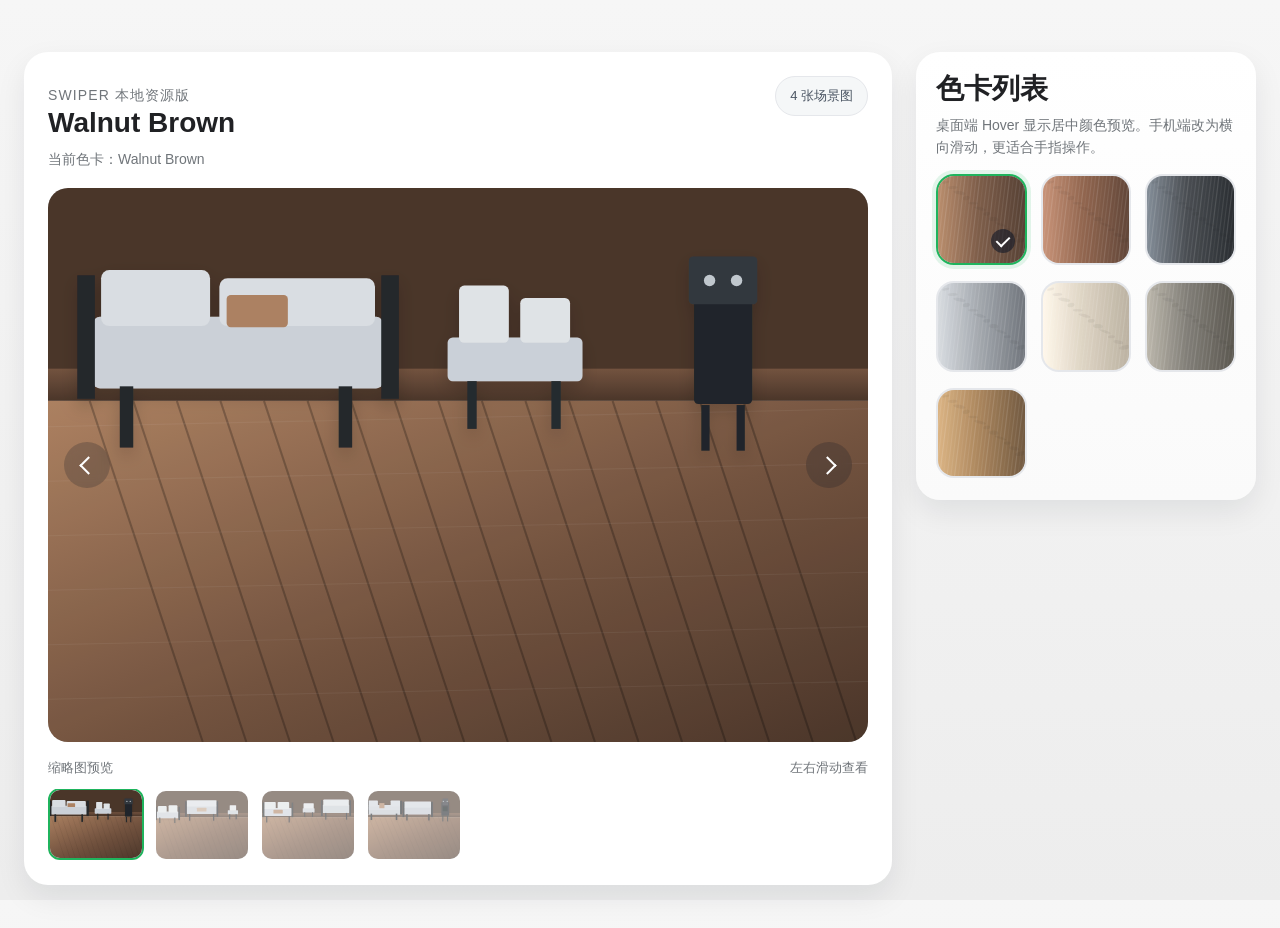
==== index.html @ 85214bd7 "Add Swiper color-card gallery demo Initial commit: add a complete static demo for a responsive Swipe" ====
<!DOCTYPE html>
<html lang="zh-CN">
<head>
  <meta charset="UTF-8" />
  <meta name="viewport" content="width=device-width, initial-scale=1.0, viewport-fit=cover" />
  <title>色卡联动场景图 Demo（Swiper 响应式本地版）</title>
  <link rel="stylesheet" href="./assets/css/swiper-bundle.min.css" />
  <link rel="stylesheet" href="./assets/css/style.css" />
</head>
<body>
  <main class="page">
    <div class="layout">
      <section class="gallery-shell">
        <header class="gallery-head">
          <div class="gallery-copy">
            <p class="eyebrow">Swiper 本地资源版</p>
            <h1 id="galleryTitle">Walnut Brown</h1>
            <p id="gallerySubtitle">默认选中第一张色卡。桌面端点击右侧色卡切换，手机端在下方横向滑动选择。</p>
          </div>
          <div class="summary-pill" id="metaText">4 张场景图</div>
        </header>

        <div class="stage swiper main-swiper" id="mainSwiper" aria-label="场景图轮播">
          <div class="swiper-wrapper" id="mainWrapper"></div>
          <button class="nav-btn prev" type="button" aria-label="上一张"></button>
          <button class="nav-btn next" type="button" aria-label="下一张"></button>
        </div>

        <div class="thumb-section">
          <div class="section-bar">
            <div class="thumb-label">缩略图预览</div>
            <div class="thumb-tip">左右滑动查看</div>
          </div>
          <div class="swiper thumb-swiper" id="thumbSwiper" aria-label="缩略图轮播">
            <div class="swiper-wrapper" id="thumbWrapper"></div>
          </div>
        </div>
      </section>

      <aside class="palette-shell">
        <div class="palette-head">
          <div>
            <h2>色卡列表</h2>
            <p>桌面端 Hover 显示居中颜色预览。手机端改为横向滑动，更适合手指操作。</p>
          </div>
        </div>
        <div class="swatch-swiper-wrap">
          <div class="swiper swatch-swiper" id="swatchSwiper" aria-label="色卡选择">
            <div class="swiper-wrapper" id="swatches"></div>
          </div>
        </div>
      </aside>
    </div>
  </main>

  <script defer src="./assets/js/swiper-bundle.min.js"></script>
  <script defer src="./assets/js/app.js"></script>
</body>
</html>
---- assets/css/style.css ----
* { box-sizing: border-box; }
:root {
  --bg: #f3f3f3;
  --panel: #ffffff;
  --panel-soft: #fafafa;
  --text: #202124;
  --muted: #70757a;
  --line: #e5e7eb;
  --active: #1fb45d;
  --active-soft: rgba(31, 180, 93, 0.12);
  --shadow: 0 12px 30px rgba(15, 23, 42, 0.08);
  --shadow-mobile: 0 8px 18px rgba(15, 23, 42, 0.06);
  --radius-xl: 24px;
  --radius-lg: 20px;
  --radius-md: 16px;
  --radius-sm: 12px;
}

html, body { height: 100%; }
body {
  margin: 0;
  overflow-x: hidden;
  font-family: -apple-system, BlinkMacSystemFont, "Segoe UI", Roboto, "PingFang SC", "Microsoft YaHei", sans-serif;
  background: linear-gradient(180deg, #f6f6f6 0%, #ededed 100%);
  color: var(--text);
}
button { font: inherit; }
img { display: block; max-width: 100%; }

.page {
  width: min(100%, 1320px);
  margin: 28px auto;
  padding: 24px;
}

.layout {
  display: grid;
  grid-template-columns: minmax(0, 1fr) 340px;
  gap: 24px;
  align-items: start;
}

.page,
.layout,
.gallery-shell,
.palette-shell,
.stage,
.thumb-section,
.thumb-swiper,
.swatch-swiper-wrap,
.swatch-swiper,
#swatches {
  min-width: 0;
}

.gallery-shell,
.palette-shell {
  background: var(--panel);
  border-radius: var(--radius-xl);
  box-shadow: var(--shadow);
}

.gallery-shell {
  padding: 24px;
  min-width: 0;
}

.palette-shell {
  padding: 20px;
  overflow: hidden;
  background: linear-gradient(180deg, #ffffff 0%, #fafafa 100%);
}

.gallery-head,
.palette-head,
.section-bar {
  display: flex;
  align-items: flex-start;
  justify-content: space-between;
  gap: 16px;
}

.gallery-head { margin-bottom: 18px; }
.gallery-copy { min-width: 0; }

.eyebrow {
  margin: 0 0 8px;
  font-size: 12px;
  letter-spacing: .08em;
  text-transform: uppercase;
  color: var(--muted);
}

.gallery-head h1,
.palette-head h2 {
  margin: 0;
  font-size: 28px;
  line-height: 1.2;
}

.gallery-head p,
.palette-head p,
.thumb-label,
.thumb-tip {
  margin: 8px 0 0;
  color: var(--muted);
  font-size: 14px;
  line-height: 1.6;
}

.summary-pill {
  flex: 0 0 auto;
  padding: 10px 14px;
  border-radius: 999px;
  background: #f5f7f8;
  border: 1px solid var(--line);
  font-size: 13px;
  color: #4b5563;
  white-space: nowrap;
}

.stage {
  position: relative;
  overflow: hidden;
  border-radius: var(--radius-lg);
  background: #dde2e6;
  aspect-ratio: 4 / 2.7;
}

.main-swiper,
.thumb-swiper {
  width: 100%;
}

.main-swiper,
.main-swiper .swiper-wrapper,
.main-swiper .swiper-slide {
  height: 100%;
}

.main-swiper .swiper-slide { overflow: hidden; }
.main-swiper .swiper-slide img {
  width: 100%;
  height: 100%;
  object-fit: cover;
}

.nav-btn {
  position: absolute;
  top: 50%;
  transform: translateY(-50%);
  z-index: 5;
  width: 46px;
  height: 46px;
  border: 0;
  border-radius: 999px;
  cursor: pointer;
  background: rgba(17, 24, 39, 0.22);
  backdrop-filter: blur(6px);
  transition: background .2s ease, transform .2s ease, opacity .2s ease;
}

.nav-btn::before {
  content: "";
  position: absolute;
  inset: 0;
  margin: auto;
  width: 11px;
  height: 11px;
  border-top: 2px solid #fff;
  border-right: 2px solid #fff;
}

.nav-btn:hover { background: rgba(17, 24, 39, 0.36); }
.nav-btn:active { transform: translateY(-50%) scale(0.96); }
.nav-btn.prev { left: 16px; }
.nav-btn.prev::before { transform: rotate(-135deg); left: 3px; }
.nav-btn.next { right: 16px; }
.nav-btn.next::before { transform: rotate(45deg); right: 3px; }

.thumb-section { margin-top: 16px; }
.section-bar { margin-bottom: 10px; align-items: center; }
.thumb-label,
.thumb-tip { margin: 0; font-size: 13px; }
.thumb-tip { white-space: nowrap; }
.thumb-swiper { overflow: hidden; }

.thumb-swiper .swiper-slide {
  width: 96px;
  aspect-ratio: 4 / 3;
  border-radius: var(--radius-sm);
  overflow: hidden;
  cursor: pointer;
  opacity: 0.58;
  border: 2px solid transparent;
  transition: opacity .2s ease, border-color .2s ease, transform .2s ease;
}

.thumb-swiper .swiper-slide img {
  width: 100%;
  height: 100%;
  object-fit: cover;
}

.thumb-swiper .swiper-slide-thumb-active {
  opacity: 1;
  border-color: var(--active);
  transform: translateY(-1px);
}

.palette-head { margin-bottom: 16px; }

.swatch-swiper-wrap { width: 100%; }
.swatch-swiper { width: 100%; overflow: visible; }
.swatch-swiper .swiper-wrapper {
  display: grid;
  grid-template-columns: repeat(3, minmax(0, 1fr));
  gap: 14px;
}
.swatch-swiper .swiper-slide {
  width: auto;
  height: auto;
}

.swatch {
  position: relative;
  width: 100%;
  padding: 0;
  border: 2px solid transparent;
  border-radius: 18px;
  overflow: hidden;
  background: #e5e7eb;
  aspect-ratio: 1 / 1;
  cursor: pointer;
  transition: transform .2s ease, border-color .2s ease, box-shadow .2s ease;
}

.swatch:hover {
  transform: translateY(-2px);
  box-shadow: 0 10px 20px rgba(15, 23, 42, 0.12);
}

.swatch.active {
  border-color: var(--active);
  box-shadow: 0 0 0 4px var(--active-soft);
}

.swatch__image {
  width: 100%;
  height: 100%;
  object-fit: cover;
}

.swatch__veil {
  position: absolute;
  inset: 0;
  display: flex;
  align-items: center;
  justify-content: center;
  background: rgba(17, 24, 39, 0);
  transition: background .2s ease;
}

.swatch__tone {
  width: 42%;
  height: 42%;
  min-width: 46px;
  min-height: 46px;
  border-radius: 50%;
  border: 2px solid rgba(255, 255, 255, 0.85);
  box-shadow: 0 10px 20px rgba(0, 0, 0, 0.18);
  opacity: 0;
  transform: scale(.72);
  transition: opacity .2s ease, transform .2s ease;
}

.swatch__check {
  position: absolute;
  right: 10px;
  bottom: 10px;
  width: 24px;
  height: 24px;
  border-radius: 50%;
  background: rgba(17, 24, 39, 0.6);
  opacity: 0;
  transform: scale(.7);
  transition: opacity .2s ease, transform .2s ease;
}

.swatch__check::before {
  content: "";
  position: absolute;
  inset: 0;
  width: 6px;
  height: 11px;
  margin: auto;
  border-right: 2px solid #fff;
  border-bottom: 2px solid #fff;
  transform: rotate(45deg) translate(-1px, -1px);
}

.swatch.active .swatch__check {
  opacity: 1;
  transform: scale(1);
}

@media (hover: hover) and (pointer: fine) {
  .swatch:hover .swatch__veil,
  .swatch:focus-visible .swatch__veil {
    background: rgba(17, 24, 39, 0.2);
  }

  .swatch:hover .swatch__tone,
  .swatch:focus-visible .swatch__tone {
    opacity: 1;
    transform: scale(1);
  }
}

.swatch:focus-visible {
  outline: 0;
  border-color: #2563eb;
  box-shadow: 0 0 0 4px rgba(37, 99, 235, 0.14);
}

@media (max-width: 1100px) {
  .layout {
    grid-template-columns: 1fr;
  }
}

@media (max-width: 768px) {
  .page {
    width: 100%;
    margin: 0;
    padding: 12px;
  }

  .layout { gap: 14px; }

  .gallery-shell,
  .palette-shell {
    border-radius: 18px;
    box-shadow: var(--shadow-mobile);
    padding: 16px;
  }

  .gallery-head,
  .palette-head,
  .section-bar {
    flex-direction: column;
    align-items: flex-start;
    gap: 8px;
  }

  .gallery-head h1,
  .palette-head h2 { font-size: 24px; }
  .gallery-head p,
  .palette-head p { font-size: 13px; }
  .summary-pill { padding: 8px 12px; }

  .stage {
    aspect-ratio: 1 / 0.9;
    border-radius: 16px;
  }

  .main-swiper .swiper-slide img {
    object-fit: contain;
    background: #e7ebef;
  }

  .thumb-swiper .swiper-slide {
    width: clamp(72px, 22vw, 92px);
    border-radius: 10px;
  }

  .palette-shell { padding-top: 14px; }

  .swatch-swiper {
    overflow: hidden;
    margin: 0 -2px;
    padding: 2px 2px 8px;
  }

  .swatch-swiper .swiper-wrapper {
    display: flex;
    gap: 0;
  }

  .swatch-swiper .swiper-slide {
    width: 84px !important;
    flex: 0 0 84px;
    height: auto;
  }

  .swatch {
    width: 84px;
    border-radius: 16px;
  }

  .swatch:hover {
    transform: none;
    box-shadow: none;
  }

  .swatch__veil,
  .swatch__tone { display: none; }

  .swatch.active {
    box-shadow: 0 0 0 3px var(--active-soft);
  }

  .swatch.active::after {
    content: "";
    position: absolute;
    left: 10px;
    right: 10px;
    bottom: 8px;
    height: 4px;
    border-radius: 999px;
    background: var(--active);
  }
}

@media (max-width: 560px) {
  body { background: #f5f5f5; }
  .page { padding: 10px; }

  .gallery-shell,
  .palette-shell {
    border-radius: 16px;
    padding: 14px;
  }

  .gallery-head h1,
  .palette-head h2 { font-size: 22px; }
  .stage { aspect-ratio: 1 / 1.02; }

  .nav-btn {
    width: 38px;
    height: 38px;
  }

  .nav-btn.prev { left: 10px; }
  .nav-btn.next { right: 10px; }

  .thumb-swiper .swiper-slide { width: 68px; }

  .swatch-swiper .swiper-slide {
    width: 78px !important;
    flex: 0 0 78px;
  }

  .swatch {
    width: 78px;
    border-radius: 14px;
  }

  .swatch__check {
    width: 22px;
    height: 22px;
    right: 8px;
    bottom: 8px;
  }
}
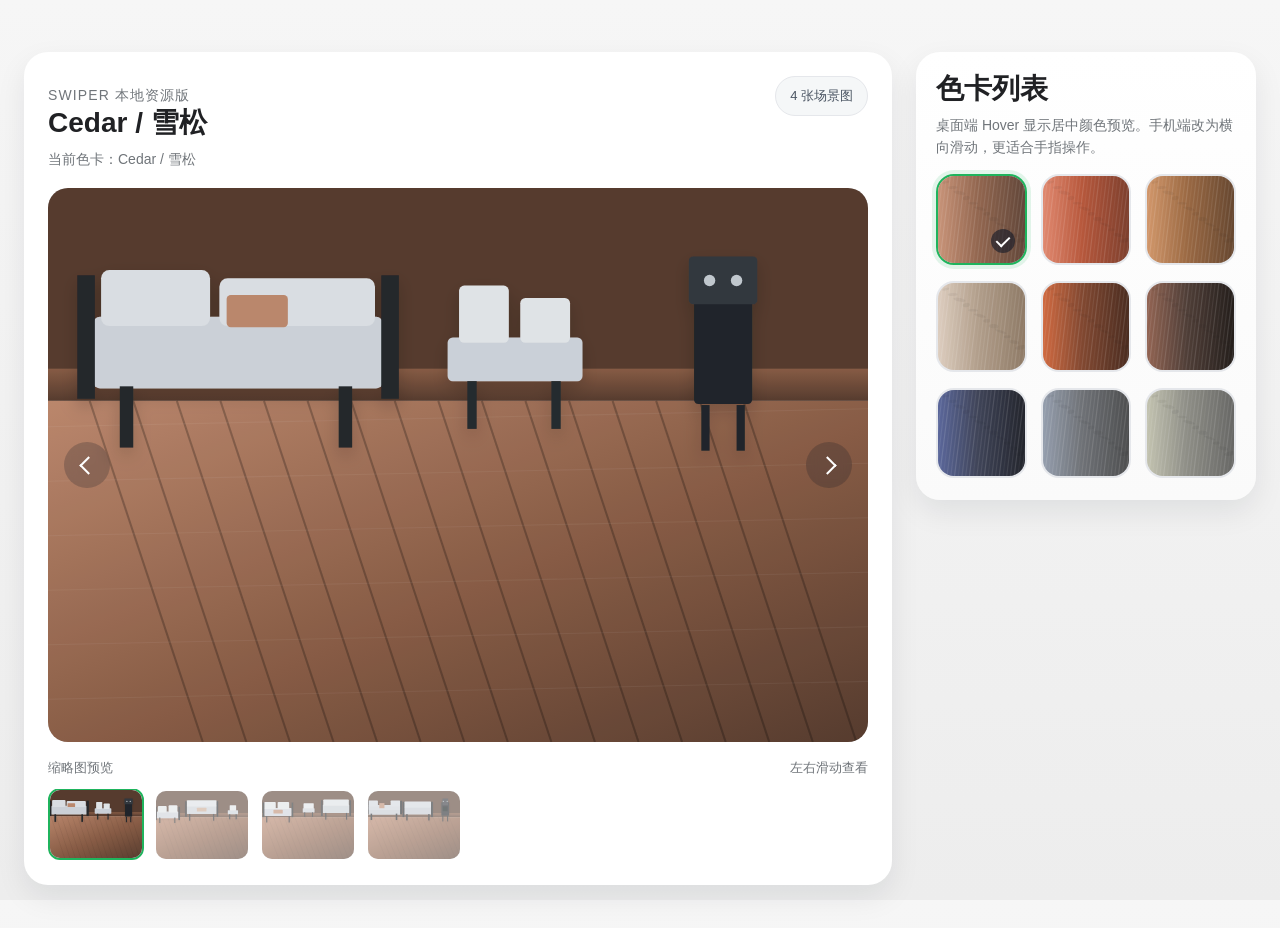
==== commit fefa98a6: "Revamp scene swatches and SVG palettes Rename and recolor many scene SVGs to new palette names, upda" ====
--- a/index.html
+++ b/index.html
@@ -14,8 +14,8 @@
         <header class="gallery-head">
           <div class="gallery-copy">
             <p class="eyebrow">Swiper 本地资源版</p>
-            <h1 id="galleryTitle">Walnut Brown</h1>
-            <p id="gallerySubtitle">默认选中第一张色卡。桌面端点击右侧色卡切换，手机端在下方横向滑动选择。</p>
+            <h1 id="galleryTitle">Cedar / 雪松</h1>
+            <p id="gallerySubtitle">默认选中第一张最新色卡。桌面端点击右侧色卡切换，手机端在下方横向滑动选择。</p>
           </div>
           <div class="summary-pill" id="metaText">4 张场景图</div>
         </header>
